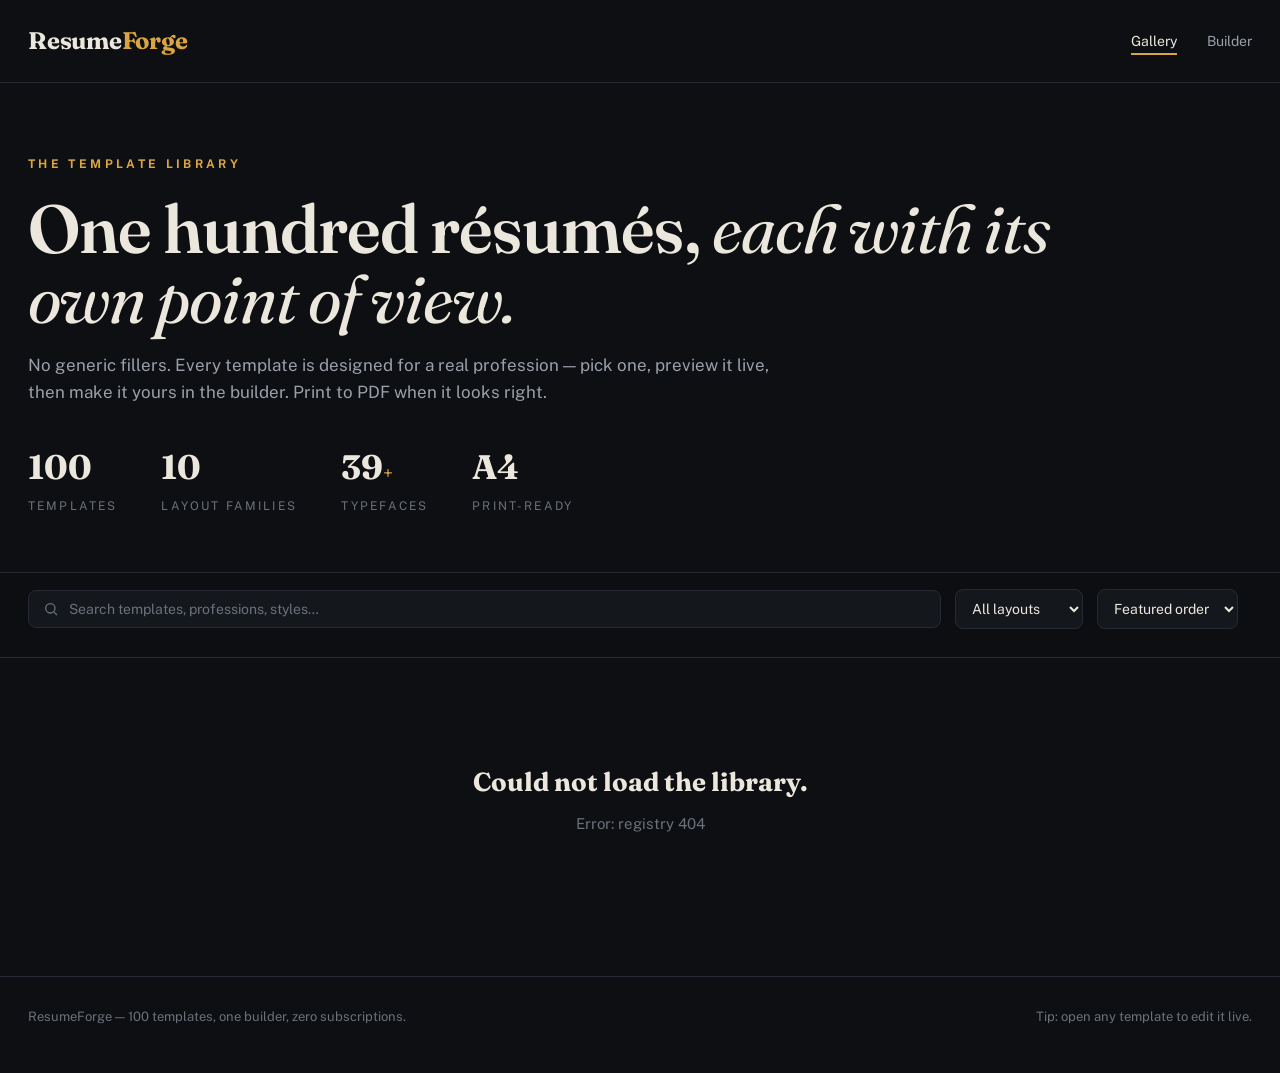
==== docs/index.html @ 3213992a "ResumeForge website part 1" ====
<!DOCTYPE html>
<html lang="en">
<head>
<meta charset="utf-8">
<meta name="viewport" content="width=device-width, initial-scale=1">
<title>ResumeForge — 100 Résumé Templates</title>
<meta name="description" content="Browse 100 premium résumé templates across 10 layout families. Preview any design, then build your résumé in the live builder.">
<link rel="preconnect" href="https://fonts.googleapis.com">
<link rel="preconnect" href="https://fonts.gstatic.com" crossorigin>
<link href="https://fonts.googleapis.com/css2?family=Fraunces:ital,wght@0,400;0,600;0,700;1,400&family=Public+Sans:wght@400;500;600;700&display=swap" rel="stylesheet">
<link rel="stylesheet" href="assets/styles.css">
</head>
<body>
<header class="site-head">
  <div class="wrap" style="display:flex;align-items:center;justify-content:space-between;width:100%">
    <a class="brand" href="index.html">Resume<em>Forge</em></a>
    <nav>
      <a href="index.html" class="active">Gallery</a>
      <a href="builder.html">Builder</a>
    </nav>
  </div>
</header>

<section class="hero">
  <div class="wrap">
    <div class="kicker">The template library</div>
    <h1>One hundred résumés, <span class="it">each with its own point of view.</span></h1>
    <p class="lede">No generic fillers. Every template is designed for a real profession — pick one, preview it live, then make it yours in the builder. Print to PDF when it looks right.</p>
    <div class="stats">
      <div class="stat"><div class="n">100</div><div class="l">Templates</div></div>
      <div class="stat"><div class="n">10</div><div class="l">Layout families</div></div>
      <div class="stat"><div class="n">39<small>+</small></div><div class="l">Typefaces</div></div>
      <div class="stat"><div class="n">A4</div><div class="l">Print-ready</div></div>
    </div>
  </div>
</section>

<div class="controls">
  <div class="wrap">
    <div class="row">
      <label class="search">
        <svg viewBox="0 0 24 24" width="16" height="16" fill="none" stroke="currentColor" stroke-width="2"><circle cx="11" cy="11" r="7"/><path d="M21 21l-4.3-4.3"/></svg>
        <input id="q" type="search" placeholder="Search templates, professions, styles…" autocomplete="off">
      </label>
      <select id="layout" class="filter" aria-label="Filter by layout">
        <option value="">All layouts</option>
      </select>
      <select id="sort" class="filter" aria-label="Sort">
        <option value="featured">Featured order</option>
        <option value="az">Name A–Z</option>
      </select>
      <span class="count" id="count"></span>
    </div>
    <div class="chips" id="chips"></div>
  </div>
</div>

<main class="wrap">
  <div class="grid" id="grid"></div>
</main>

<footer class="site-foot">
  <div class="wrap" style="display:flex;justify-content:space-between;flex-wrap:wrap;gap:12px;width:100%">
    <span>ResumeForge — 100 templates, one builder, zero subscriptions.</span>
    <span>Tip: open any template to edit it live.</span>
  </div>
</footer>

<script src="assets/samples.js"></script>
<script src="assets/renderer.js"></script>
<script src="assets/app.js"></script>
</body>
</html>
---- docs/assets/styles.css ----
/* ResumeForge gallery + builder — dark editorial studio theme */
:root {
  --bg: #0d0f12;
  --panel: #14171c;
  --panel-2: #1a1e25;
  --ink: #ece7dd;
  --muted: #9aa0aa;
  --faint: #6b717b;
  --accent: #d9a441;
  --accent-ink: #14100a;
  --line: #262b33;
  --paper: #ffffff;
  --radius: 10px;
  --font-display: "Fraunces", Georgia, serif;
  --font-body: "Public Sans", system-ui, sans-serif;
}

* { box-sizing: border-box; margin: 0; padding: 0; }
html { scroll-behavior: smooth; }
body {
  background: var(--bg);
  color: var(--ink);
  font-family: var(--font-body);
  font-size: 15px;
  line-height: 1.6;
  -webkit-font-smoothing: antialiased;
}
a { color: inherit; text-decoration: none; }
::selection { background: var(--accent); color: var(--accent-ink); }

/* ---------- shell ---------- */
.wrap { max-width: 1280px; margin: 0 auto; padding: 0 28px; }

.site-head {
  display: flex; align-items: center; justify-content: space-between;
  padding: 22px 0; border-bottom: 1px solid var(--line);
}
.brand { font-family: var(--font-display); font-size: 24px; font-weight: 700; letter-spacing: -0.01em; }
.brand em { color: var(--accent); font-style: normal; }
.site-head nav a { color: var(--muted); font-size: 14px; margin-left: 26px; }
.site-head nav a:hover, .site-head nav a.active { color: var(--ink); }
.site-head nav a.active { border-bottom: 2px solid var(--accent); padding-bottom: 4px; }

/* ---------- hero ---------- */
.hero { padding: 72px 0 46px; }
.hero .kicker {
  font-size: 12px; font-weight: 700; letter-spacing: 0.28em; text-transform: uppercase;
  color: var(--accent); margin-bottom: 18px;
}
.hero h1 {
  font-family: var(--font-display); font-weight: 600;
  font-size: clamp(38px, 5.4vw, 68px); line-height: 1.04; letter-spacing: -0.015em;
  max-width: 16em;
}
.hero h1 .it { font-style: italic; font-weight: 400; }
.hero p.lede { color: var(--muted); font-size: 17px; max-width: 44em; margin-top: 18px; }
.stats { display: flex; gap: 44px; margin-top: 34px; flex-wrap: wrap; }
.stat .n { font-family: var(--font-display); font-size: 34px; font-weight: 700; color: var(--ink); }
.stat .n small { font-size: 18px; color: var(--accent); }
.stat .l { font-size: 12px; letter-spacing: 0.18em; text-transform: uppercase; color: var(--faint); margin-top: 2px; }

/* ---------- controls ---------- */
.controls {
  position: sticky; top: 0; z-index: 20;
  background: rgba(13, 15, 18, 0.94); backdrop-filter: blur(8px);
  border-top: 1px solid var(--line); border-bottom: 1px solid var(--line);
  padding: 16px 0; margin-top: 10px;
}
.controls .row { display: flex; gap: 14px; align-items: center; flex-wrap: wrap; }
.search {
  flex: 1 1 240px; display: flex; align-items: center; gap: 10px;
  background: var(--panel); border: 1px solid var(--line); border-radius: 8px;
  padding: 10px 14px;
}
.search svg { flex: none; color: var(--faint); }
.search input {
  background: none; border: none; outline: none; color: var(--ink);
  font-size: 14px; width: 100%; font-family: var(--font-body);
}
.search input::placeholder { color: var(--faint); }
select.filter {
  background: var(--panel); color: var(--ink); border: 1px solid var(--line);
  border-radius: 8px; padding: 10px 12px; font-size: 14px; font-family: var(--font-body);
  cursor: pointer;
}
.count { color: var(--faint); font-size: 13px; margin-left: auto; white-space: nowrap; }
.count strong { color: var(--ink); }
.chips { display: flex; gap: 8px; flex-wrap: wrap; margin-top: 12px; }
.chip {
  border: 1px solid var(--line); background: transparent; color: var(--muted);
  border-radius: 20px; padding: 6px 14px; font-size: 12.5px; cursor: pointer;
  font-family: var(--font-body); transition: border-color 0.15s, color 0.15s;
}
.chip:hover { border-color: var(--accent); color: var(--ink); }
.chip.on { background: var(--accent); border-color: var(--accent); color: var(--accent-ink); font-weight: 600; }

/* ---------- gallery grid ---------- */
.grid {
  display: grid; grid-template-columns: repeat(auto-fill, minmax(300px, 1fr));
  gap: 26px; padding: 34px 0 70px;
}
.card {
  background: var(--panel); border: 1px solid var(--line); border-radius: var(--radius);
  overflow: hidden; transition: transform 0.18s ease, border-color 0.18s ease;
  display: flex; flex-direction: column;
}
.card:hover { transform: translateY(-5px); border-color: var(--accent); }
.preview {
  height: 300px; overflow: hidden; background: var(--paper);
  border-bottom: 1px solid var(--line); position: relative;
}
.preview iframe { width: 794px; height: 1123px; border: 0; transform-origin: top left; display: block; }
.card-body { padding: 18px 20px 20px; }
.card-no { font-size: 11px; letter-spacing: 0.24em; color: var(--faint); font-weight: 700; margin-bottom: 8px; }
.card-body h3 { font-family: var(--font-display); font-size: 21px; font-weight: 600; letter-spacing: -0.01em; }
.card-body .persona { color: var(--muted); font-size: 13.5px; margin-top: 3px; }
.card-tags { display: flex; gap: 6px; flex-wrap: wrap; margin-top: 12px; }
.card-tags span {
  font-size: 11px; color: var(--faint); border: 1px solid var(--line);
  border-radius: 4px; padding: 2px 8px;
}
.card-tags span.lay { color: var(--accent); border-color: rgba(217, 164, 65, 0.4); }
.empty {
  grid-column: 1 / -1; text-align: center; padding: 70px 20px; color: var(--faint);
}
.empty h3 { font-family: var(--font-display); font-size: 26px; color: var(--ink); margin-bottom: 8px; }

.site-foot {
  border-top: 1px solid var(--line); padding: 30px 0 46px; color: var(--faint); font-size: 13px;
  display: flex; justify-content: space-between; flex-wrap: wrap; gap: 12px;
}

/* ---------- builder ---------- */
.builder-head {
  display: flex; align-items: center; gap: 16px; flex-wrap: wrap;
  padding: 18px 0; border-bottom: 1px solid var(--line);
}
.builder-head .back { color: var(--muted); font-size: 14px; }
.builder-head .back:hover { color: var(--accent); }
.builder-head select {
  background: var(--panel); color: var(--ink); border: 1px solid var(--line);
  border-radius: 8px; padding: 10px 12px; font-size: 14px; font-family: var(--font-body);
  max-width: 340px; cursor: pointer;
}
.builder-head .spacer { flex: 1; }
.btn {
  border: 1px solid var(--line); background: var(--panel-2); color: var(--ink);
  border-radius: 8px; padding: 10px 18px; font-size: 14px; font-weight: 600;
  cursor: pointer; font-family: var(--font-body); transition: background 0.15s, border-color 0.15s;
}
.btn:hover { border-color: var(--accent); }
.btn.primary { background: var(--accent); border-color: var(--accent); color: var(--accent-ink); }
.btn.primary:hover { background: #e5b45a; }
.tpl-info { font-size: 13px; color: var(--faint); width: 100%; }
.tpl-info strong { color: var(--muted); }

.builder-main {
  display: grid; grid-template-columns: 430px 1fr; gap: 28px;
  padding: 26px 0 70px; align-items: start;
}
.form-panel { display: flex; flex-direction: column; gap: 20px; }
fieldset {
  border: 1px solid var(--line); border-radius: var(--radius);
  padding: 18px; background: var(--panel);
}
fieldset legend {
  font-size: 12px; font-weight: 700; letter-spacing: 0.2em; text-transform: uppercase;
  color: var(--accent); padding: 0 8px;
}
.field { margin-bottom: 12px; }
.field:last-child { margin-bottom: 0; }
.field label { display: block; font-size: 12.5px; color: var(--muted); margin-bottom: 5px; font-weight: 600; }
.field input, .field textarea {
  width: 100%; background: var(--bg); border: 1px solid var(--line); border-radius: 6px;
  color: var(--ink); padding: 9px 12px; font-size: 14px; font-family: var(--font-body);
  outline: none; resize: vertical;
}
.field input:focus, .field textarea:focus { border-color: var(--accent); }
.field textarea { min-height: 76px; }
.field .hint { font-size: 11.5px; color: var(--faint); margin-top: 4px; }
.exp-entry { border-top: 1px dashed var(--line); padding-top: 14px; margin-top: 14px; }
.exp-entry:first-of-type { border-top: none; padding-top: 0; margin-top: 0; }
.exp-entry .en { font-size: 12px; font-weight: 700; letter-spacing: 0.14em; color: var(--faint); margin-bottom: 10px; }

.preview-panel { position: sticky; top: 16px; }
.preview-bar {
  display: flex; align-items: center; justify-content: space-between;
  margin-bottom: 12px; color: var(--faint); font-size: 13px;
}
.preview-frame {
  background: var(--paper); border: 1px solid var(--line); border-radius: var(--radius);
  overflow: hidden; height: 78vh; min-height: 560px;
}
.preview-frame iframe { width: 100%; height: 100%; border: 0; background: var(--paper); }

@media (max-width: 1020px) {
  .builder-main { grid-template-columns: 1fr; }
  .preview-panel { position: static; }
  .preview-frame { height: 90vh; }
}
@media (max-width: 640px) {
  .wrap { padding: 0 16px; }
  .hero { padding: 48px 0 34px; }
  .grid { grid-template-columns: 1fr; }
  .site-head nav a { margin-left: 16px; }
}
@media (prefers-reduced-motion: reduce) {
  html { scroll-behavior: auto; }
  .card { transition: none; }
  .card:hover { transform: none; }
}
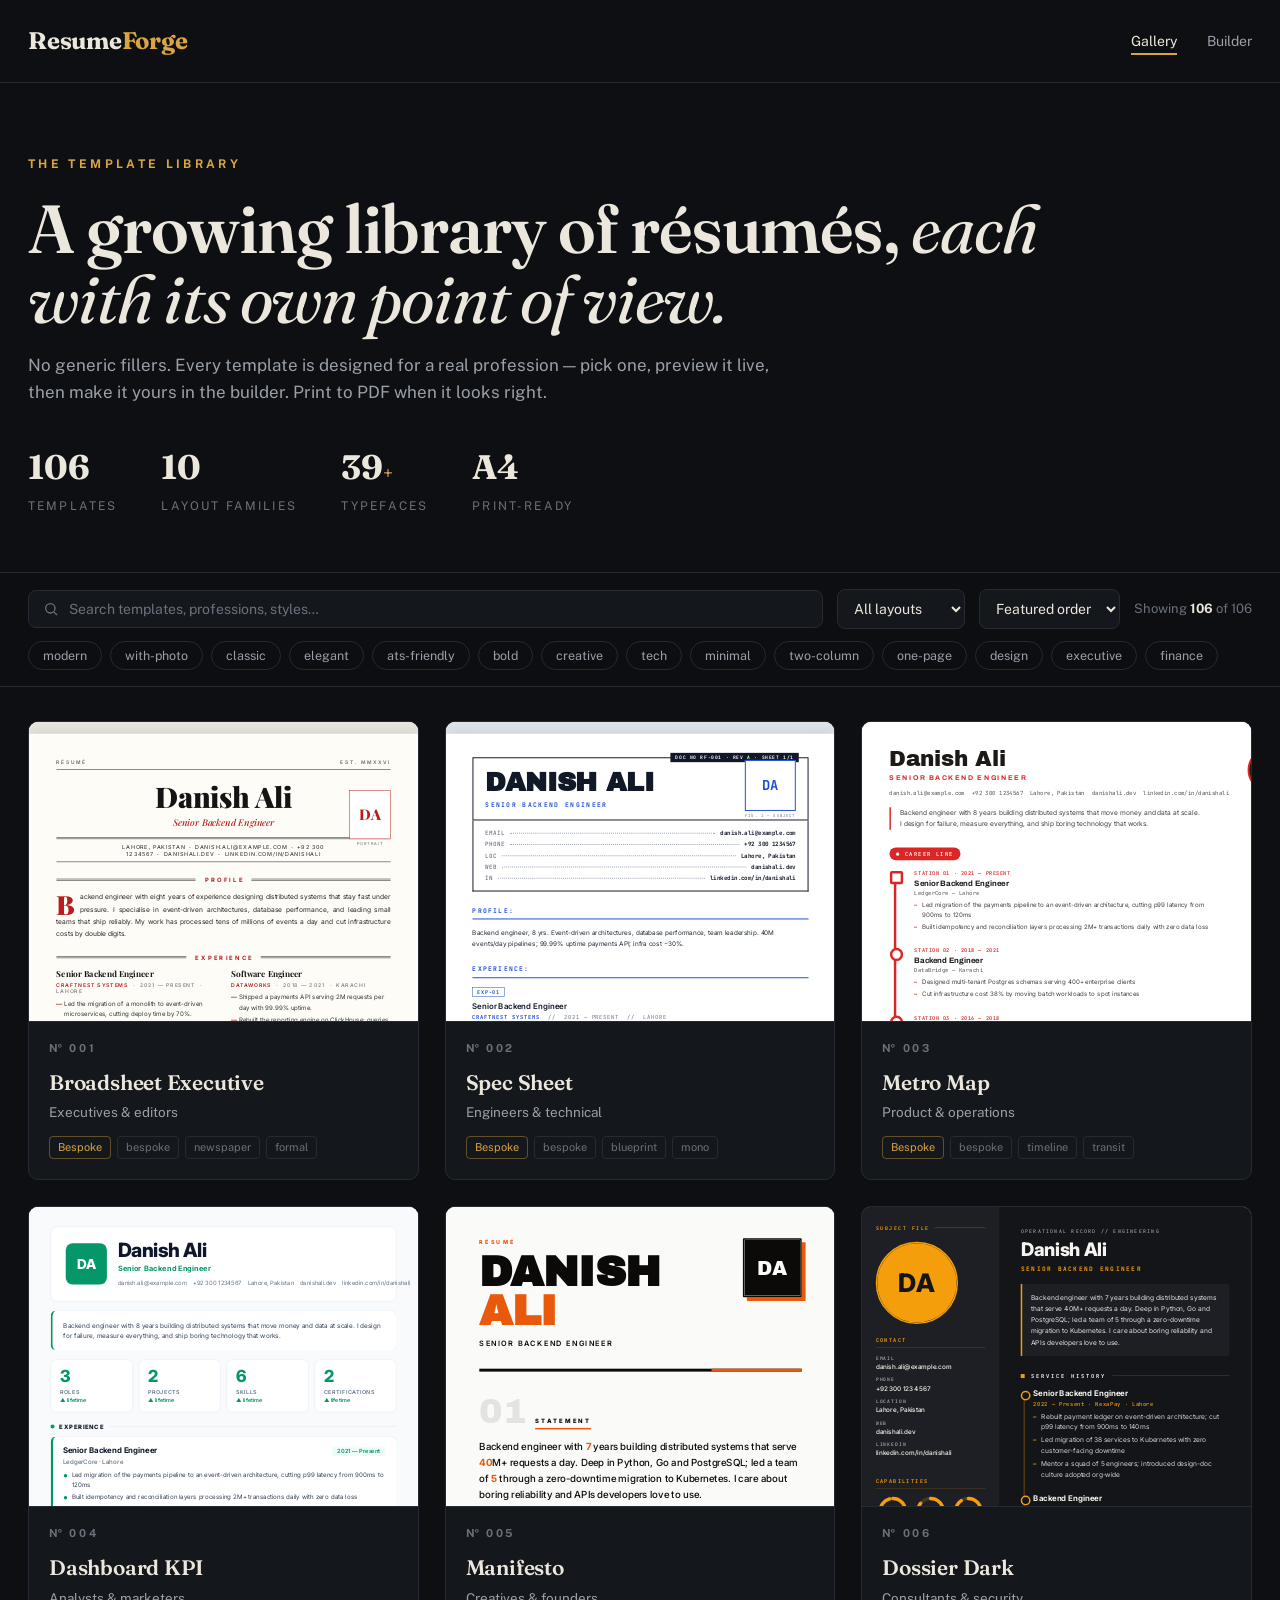
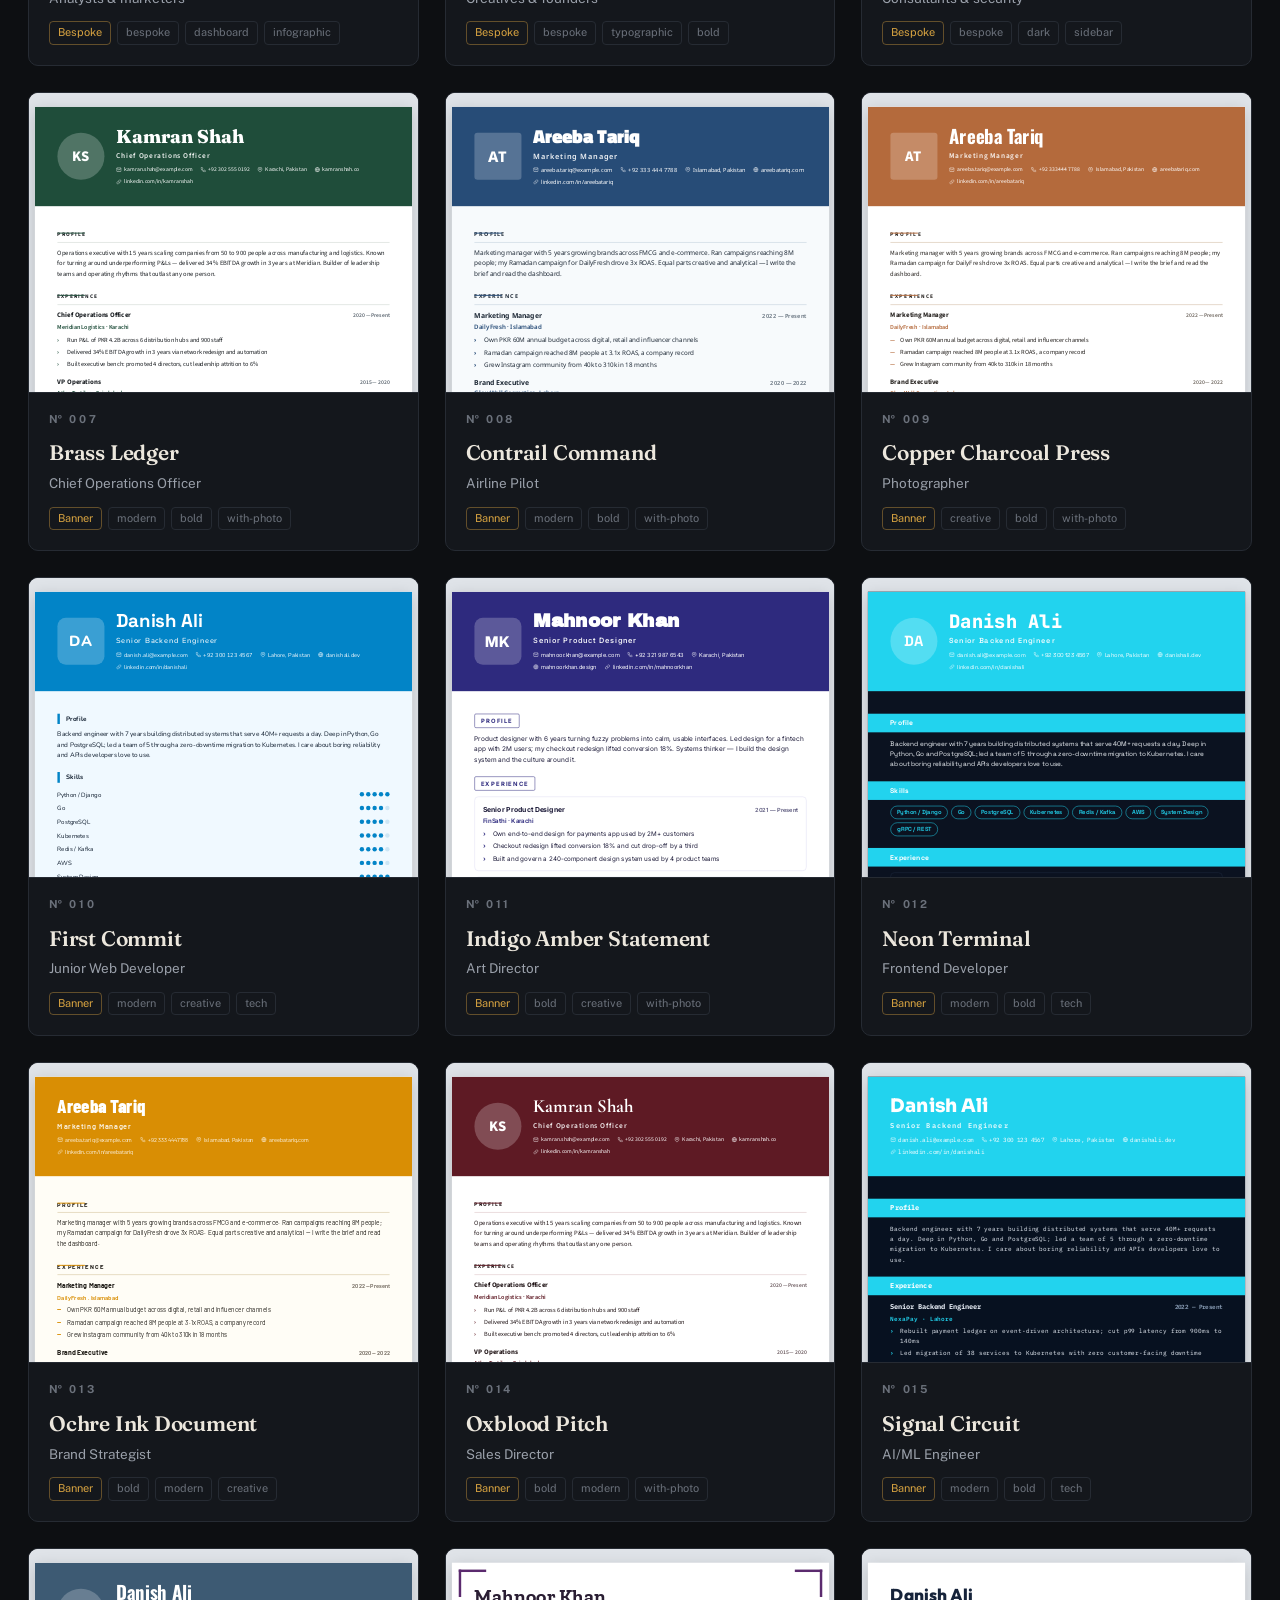
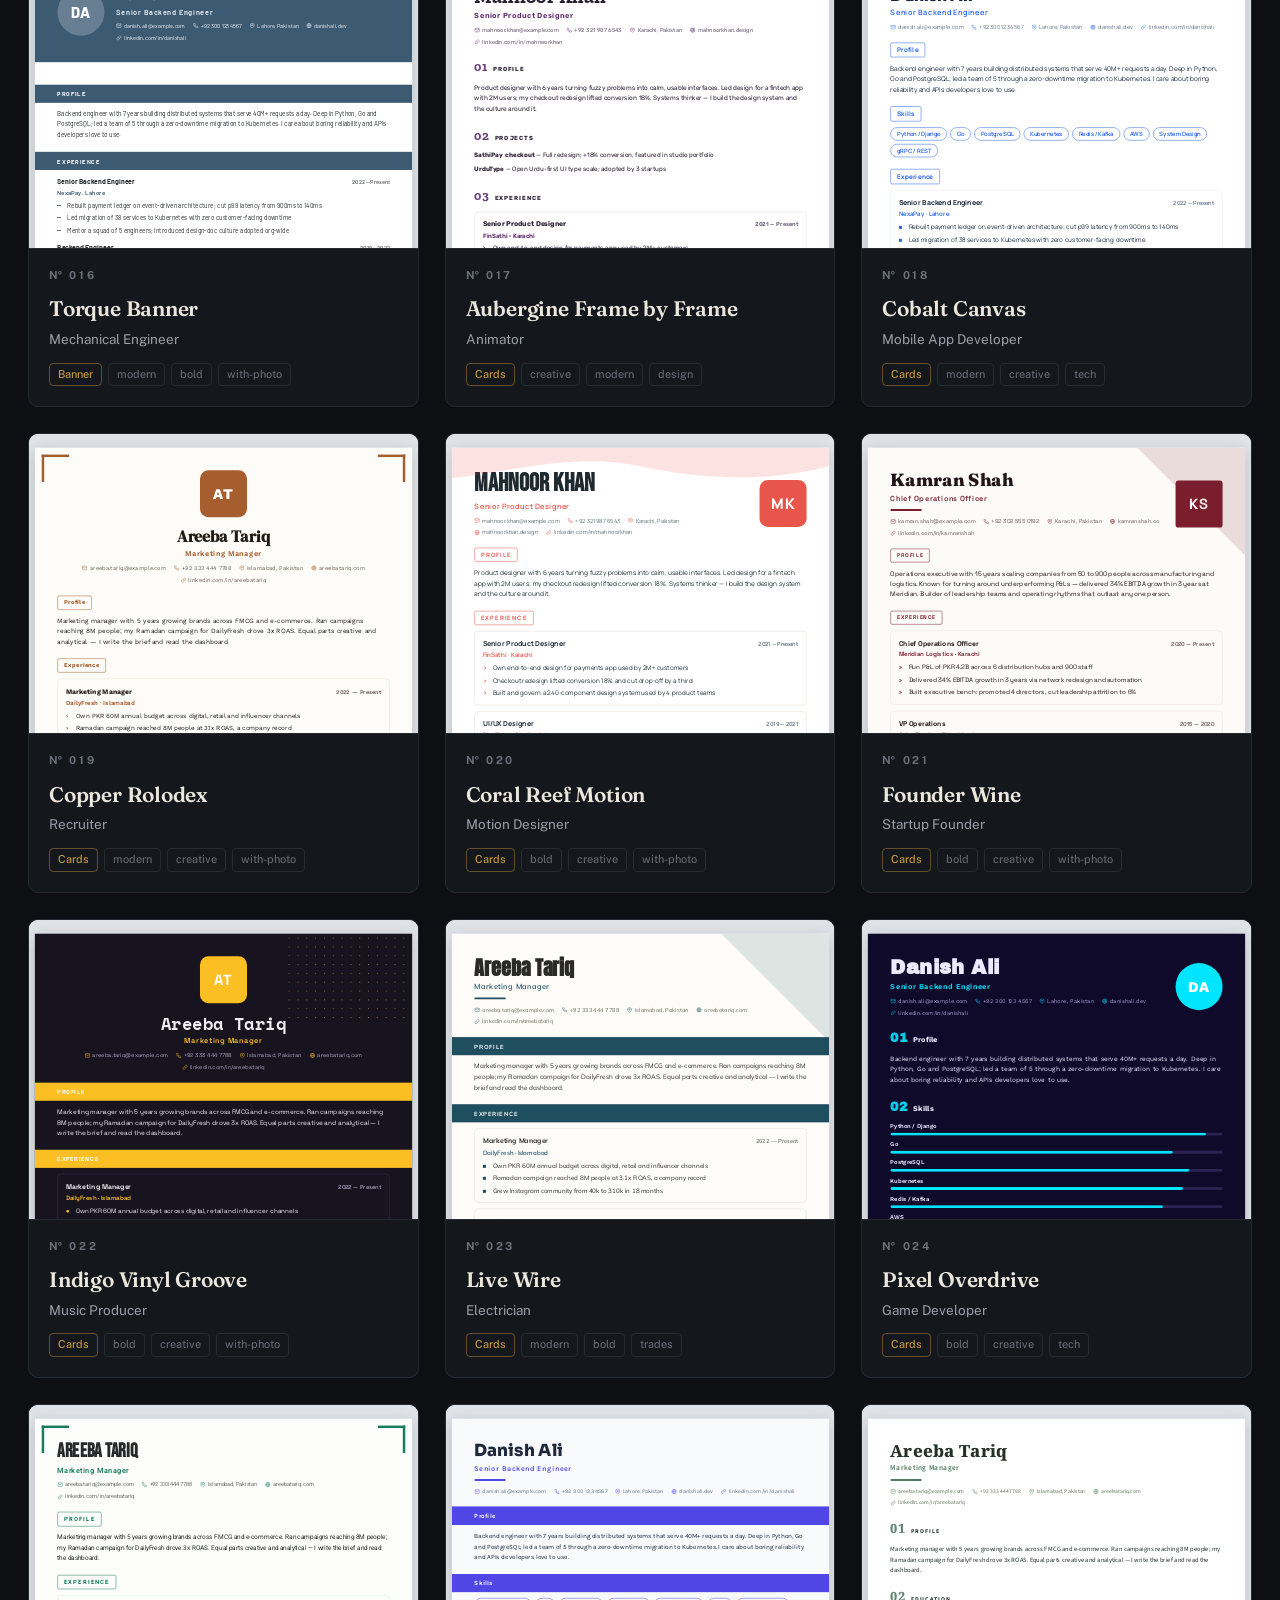
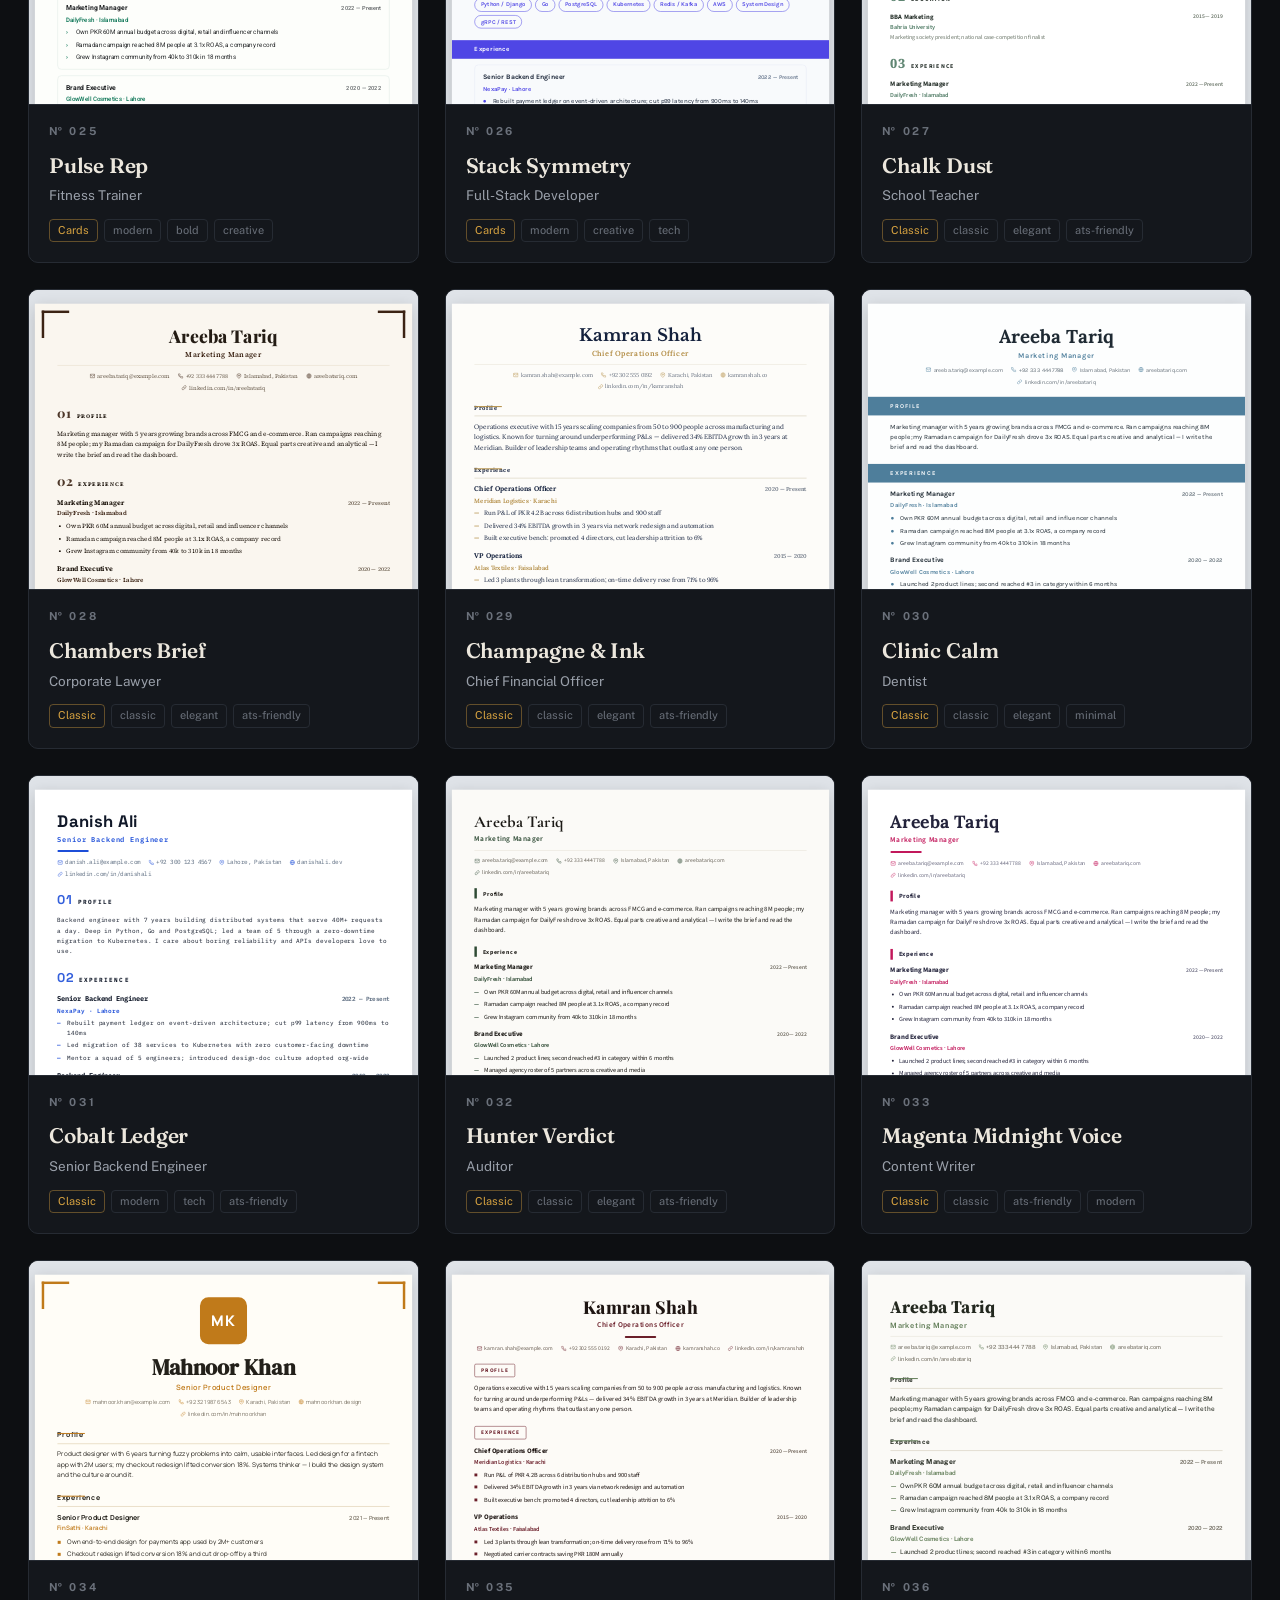
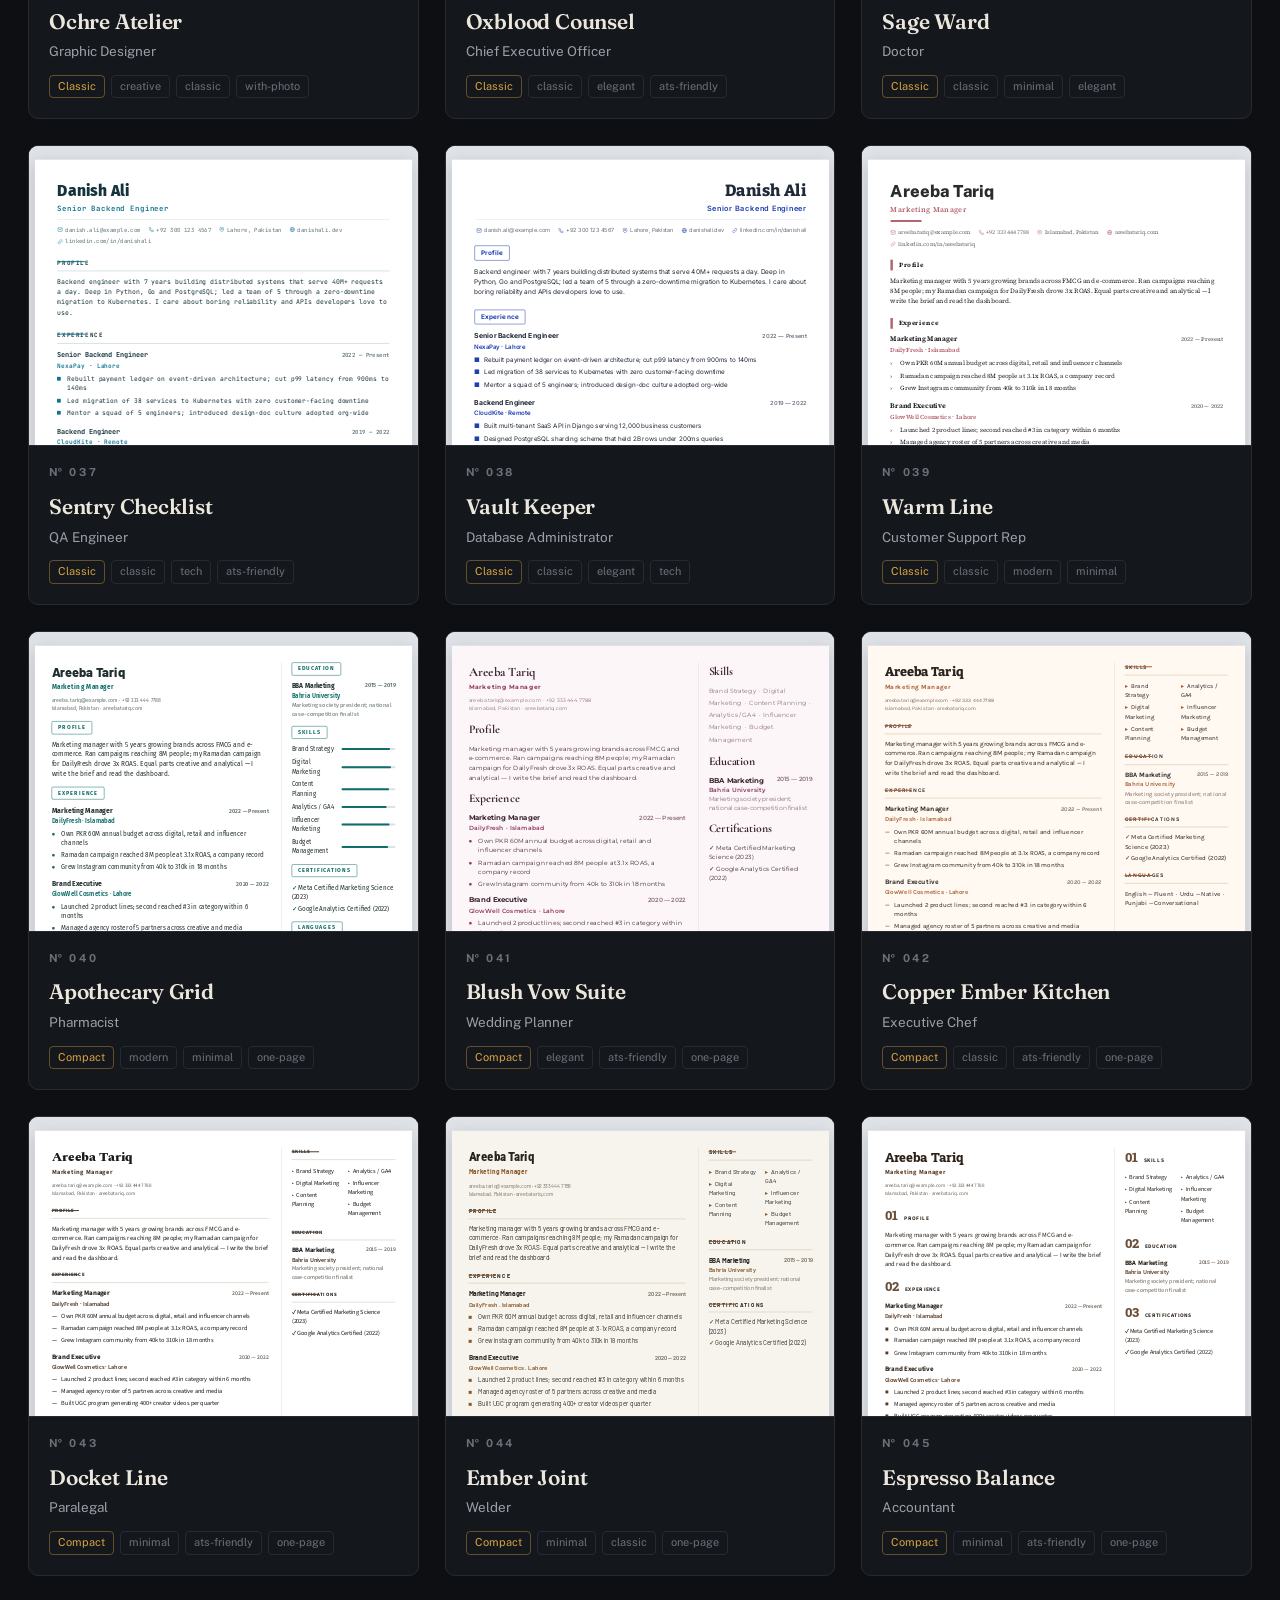
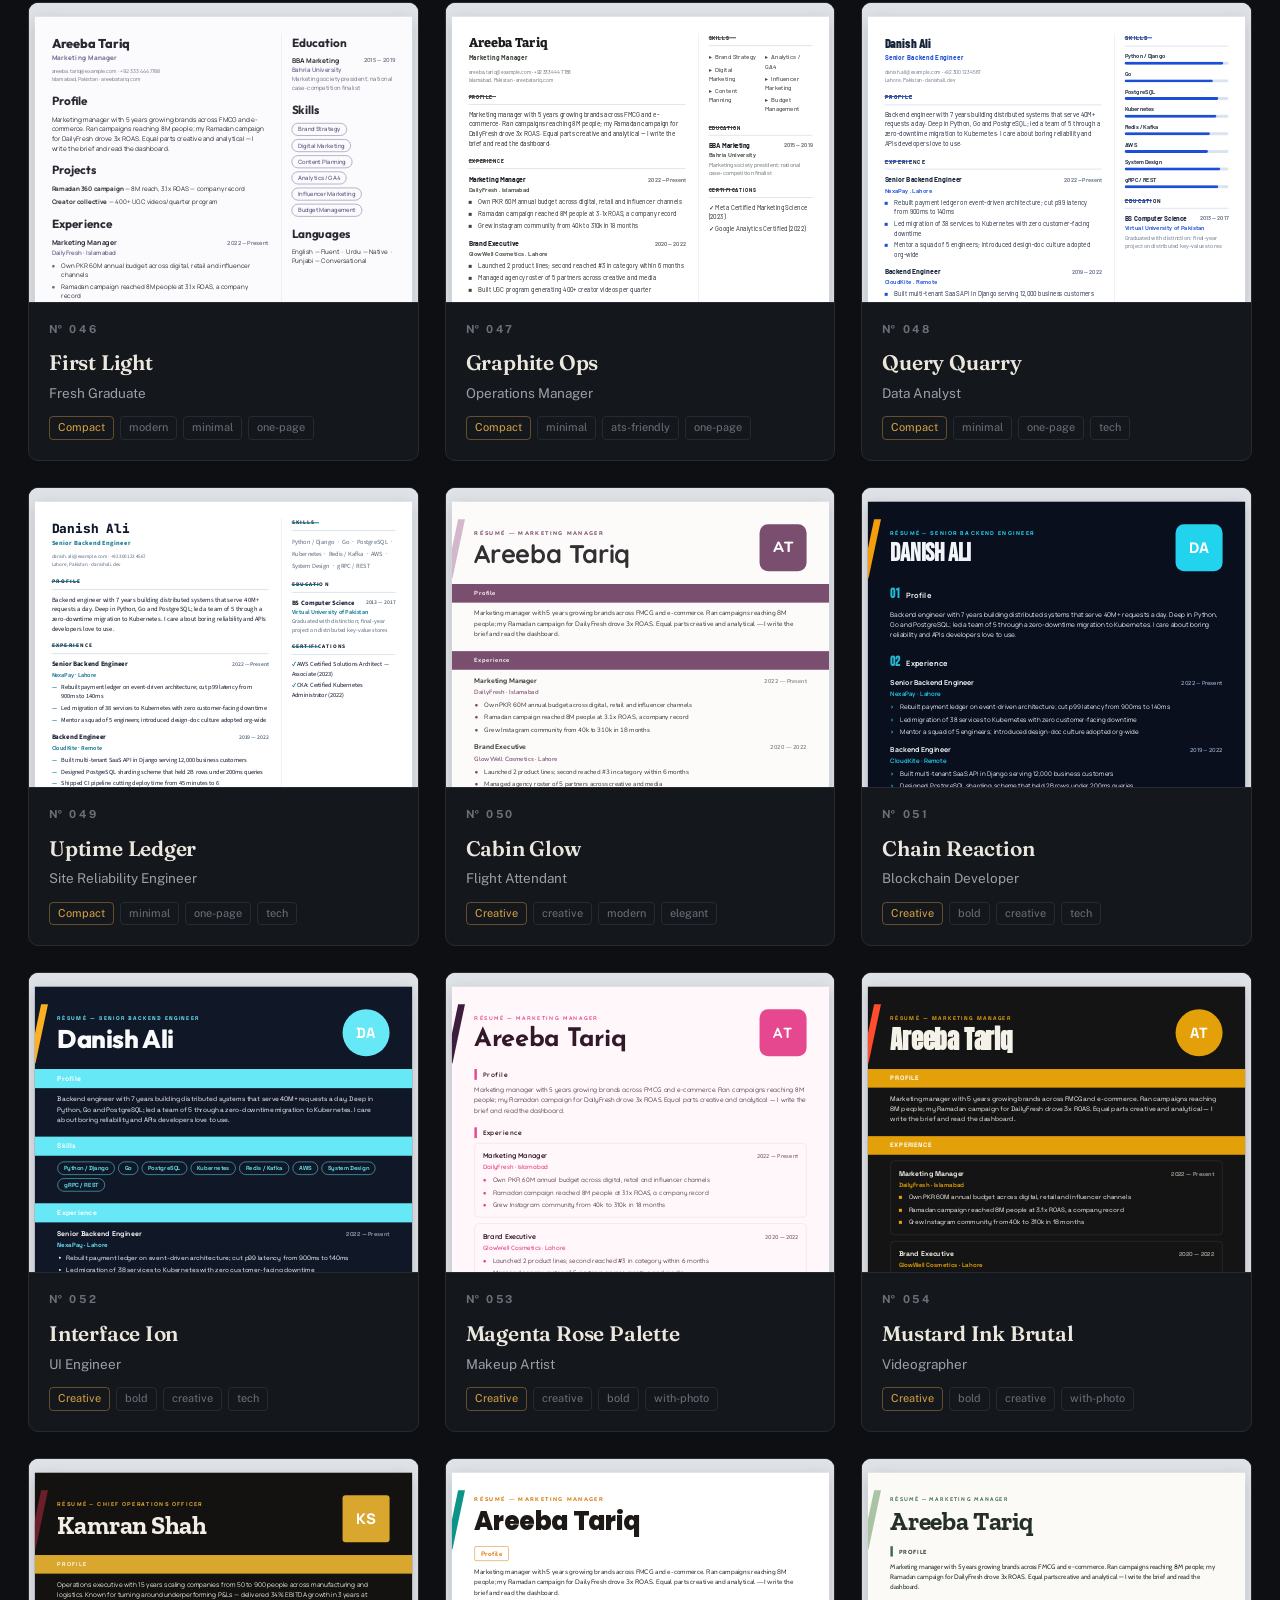
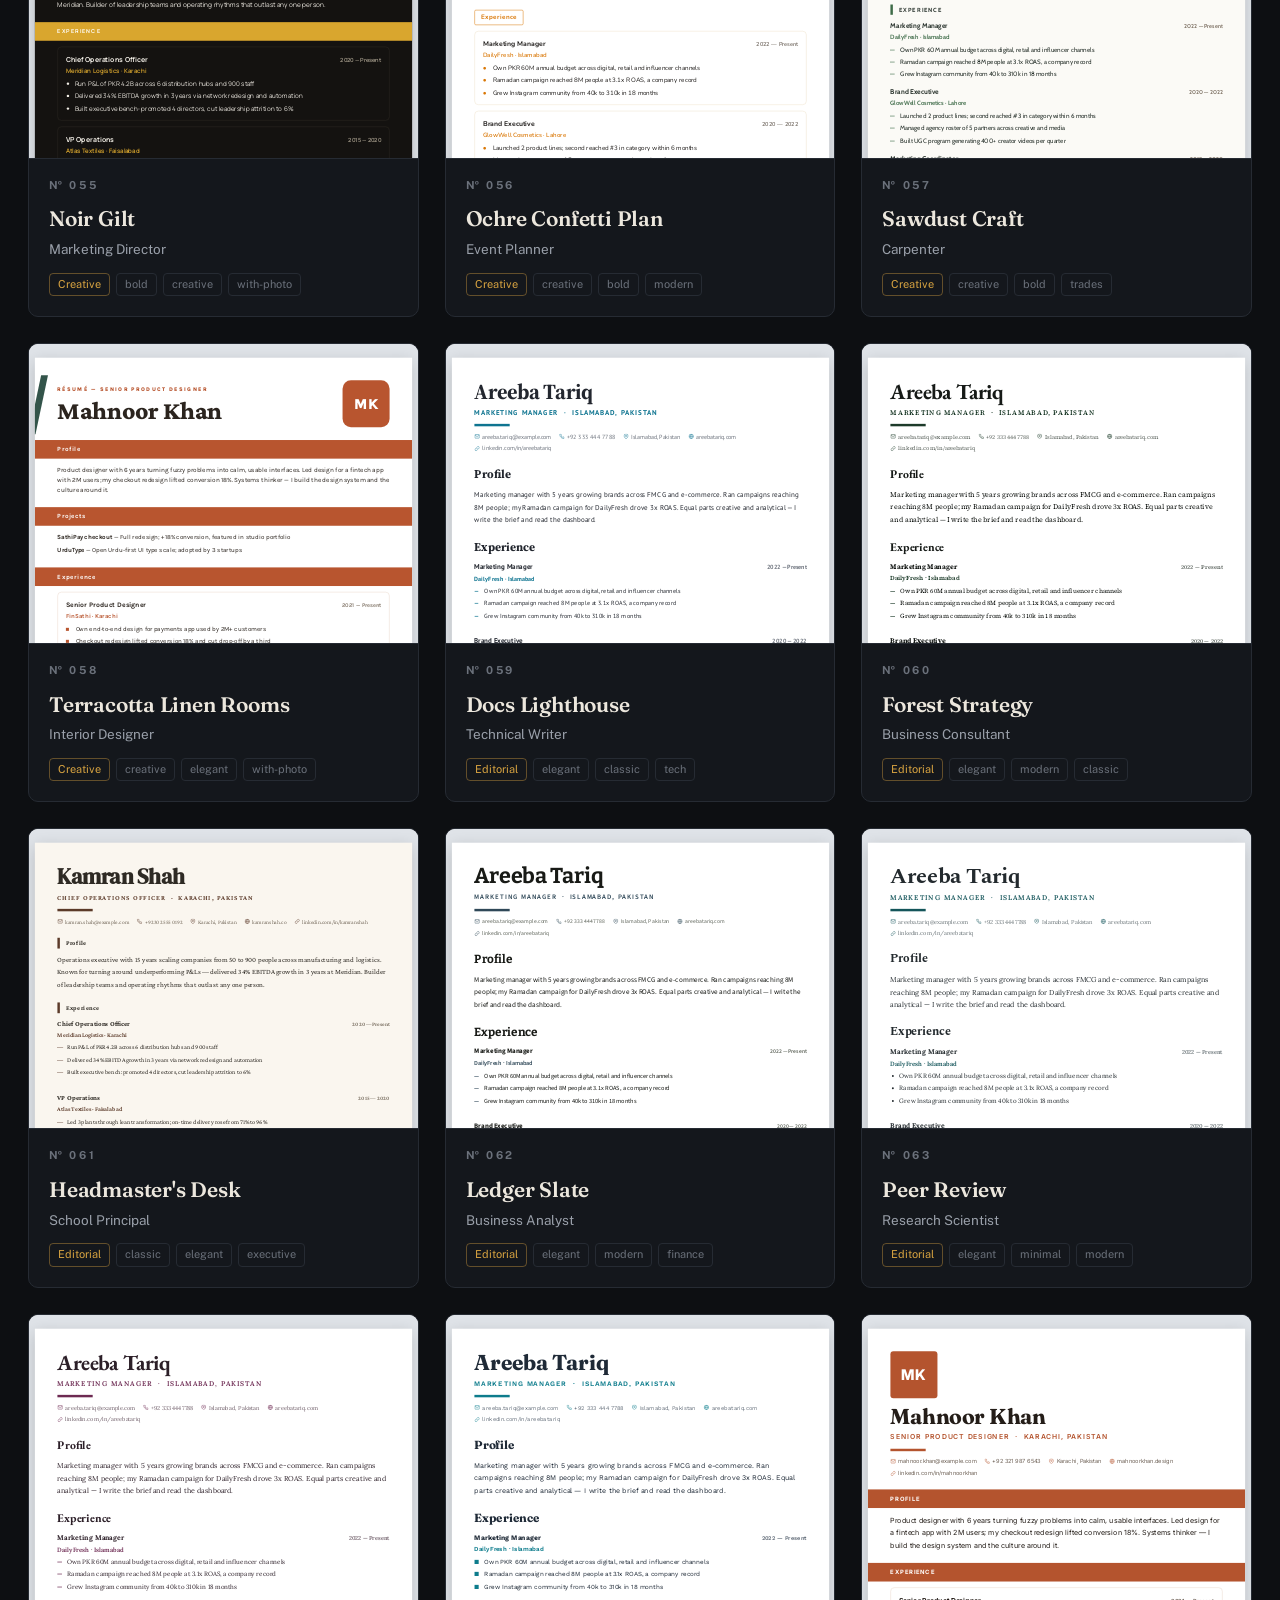
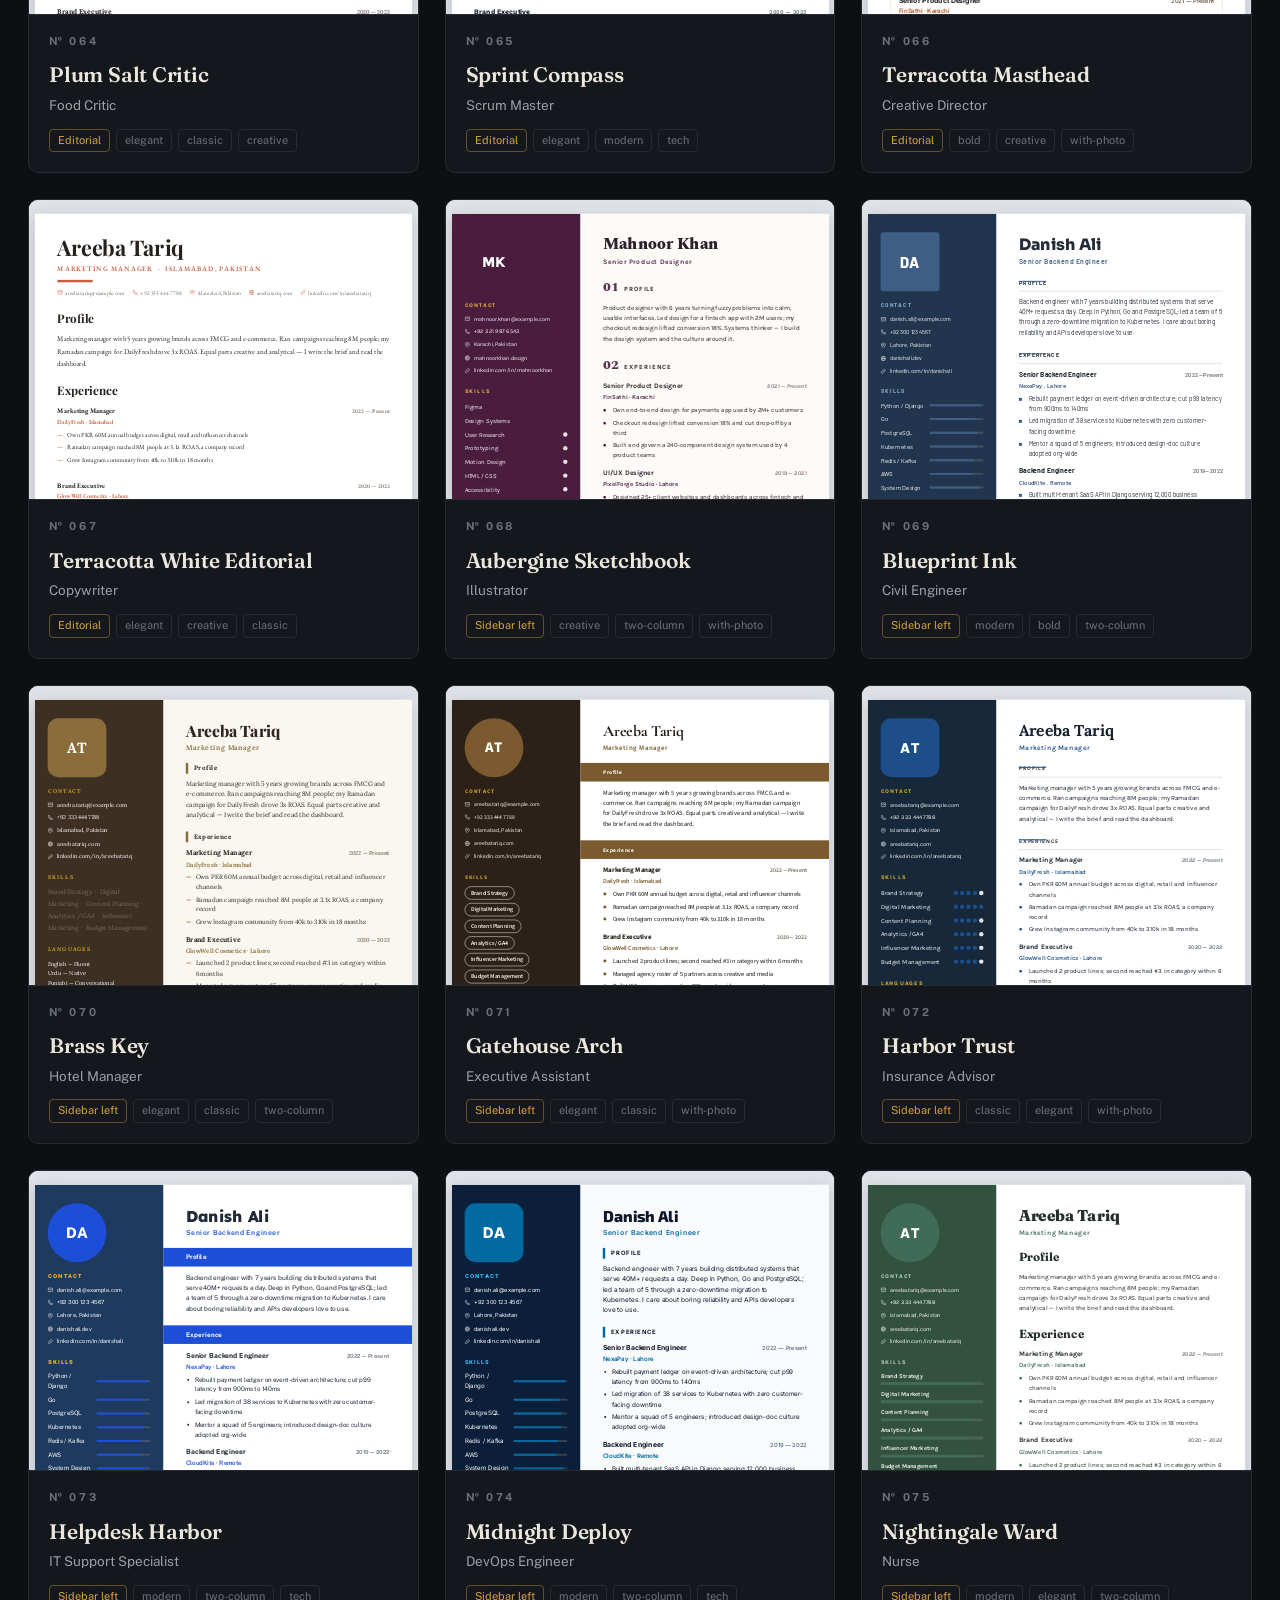
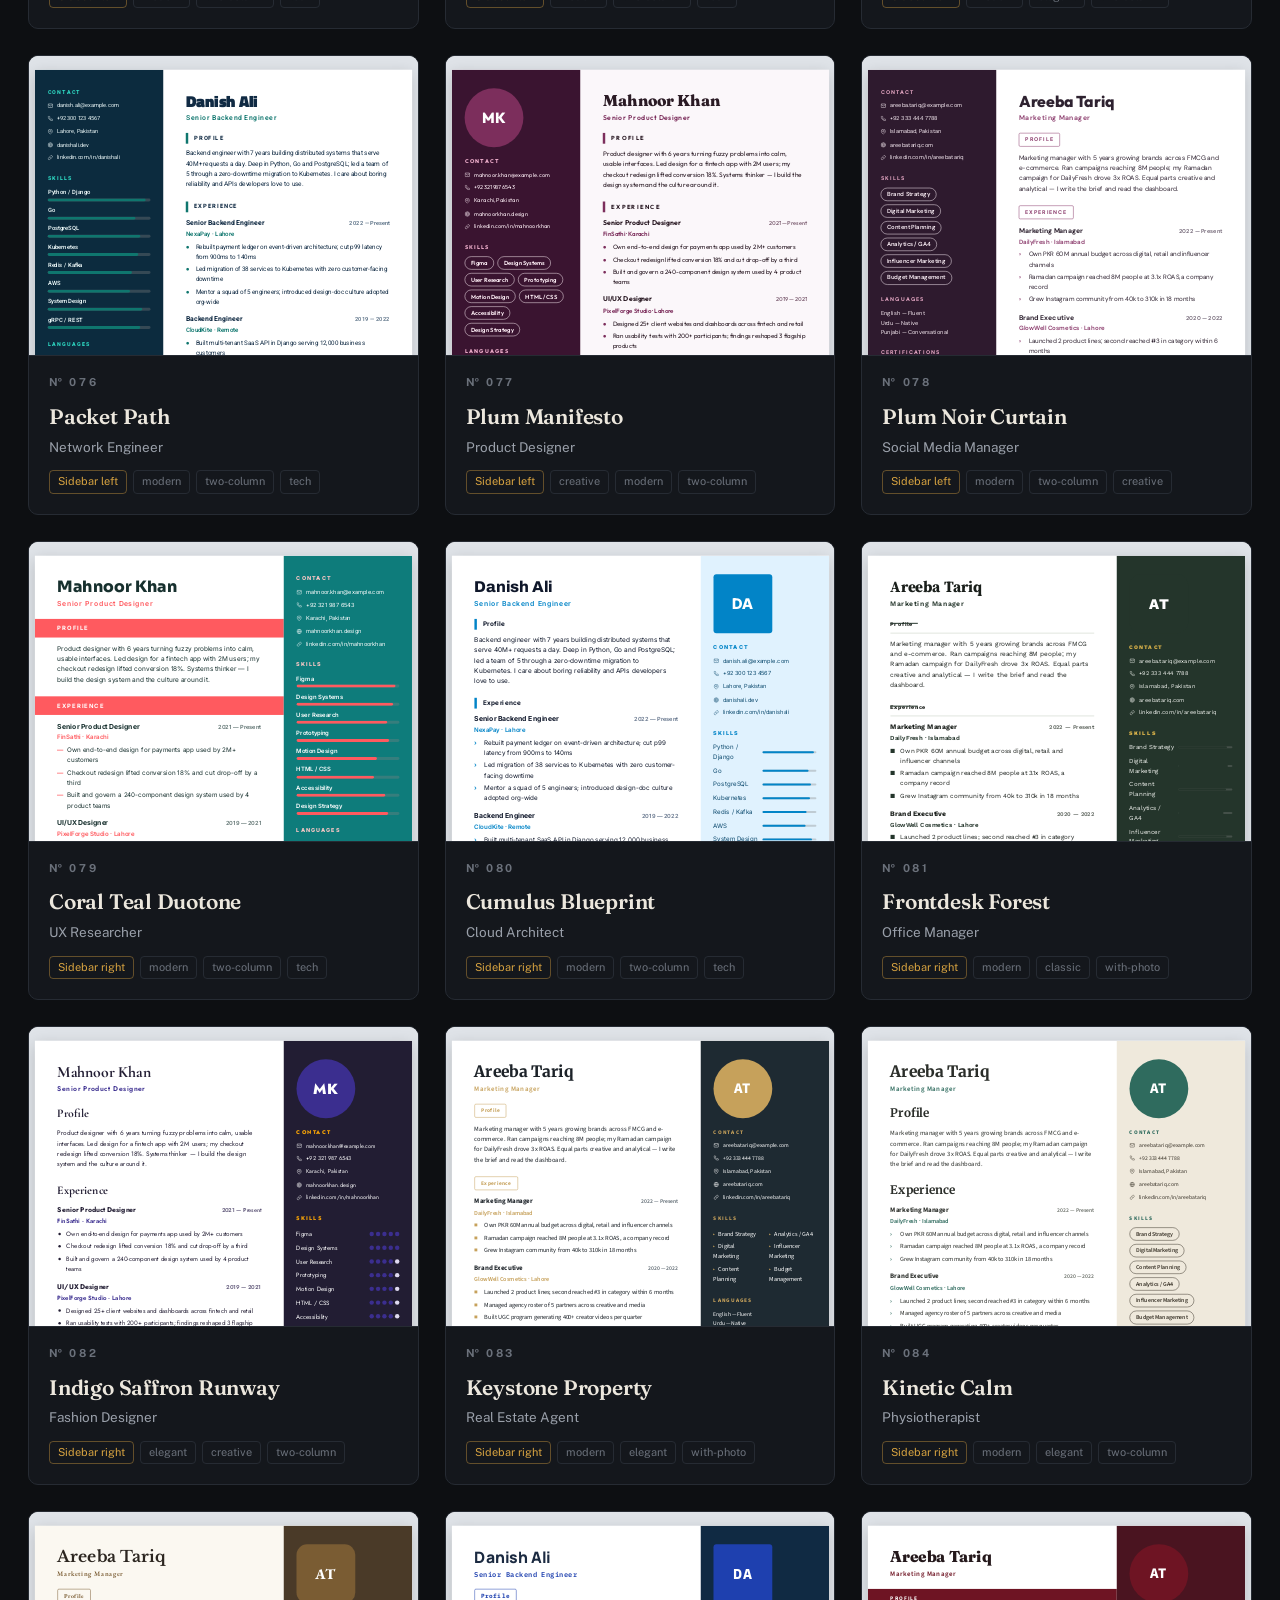
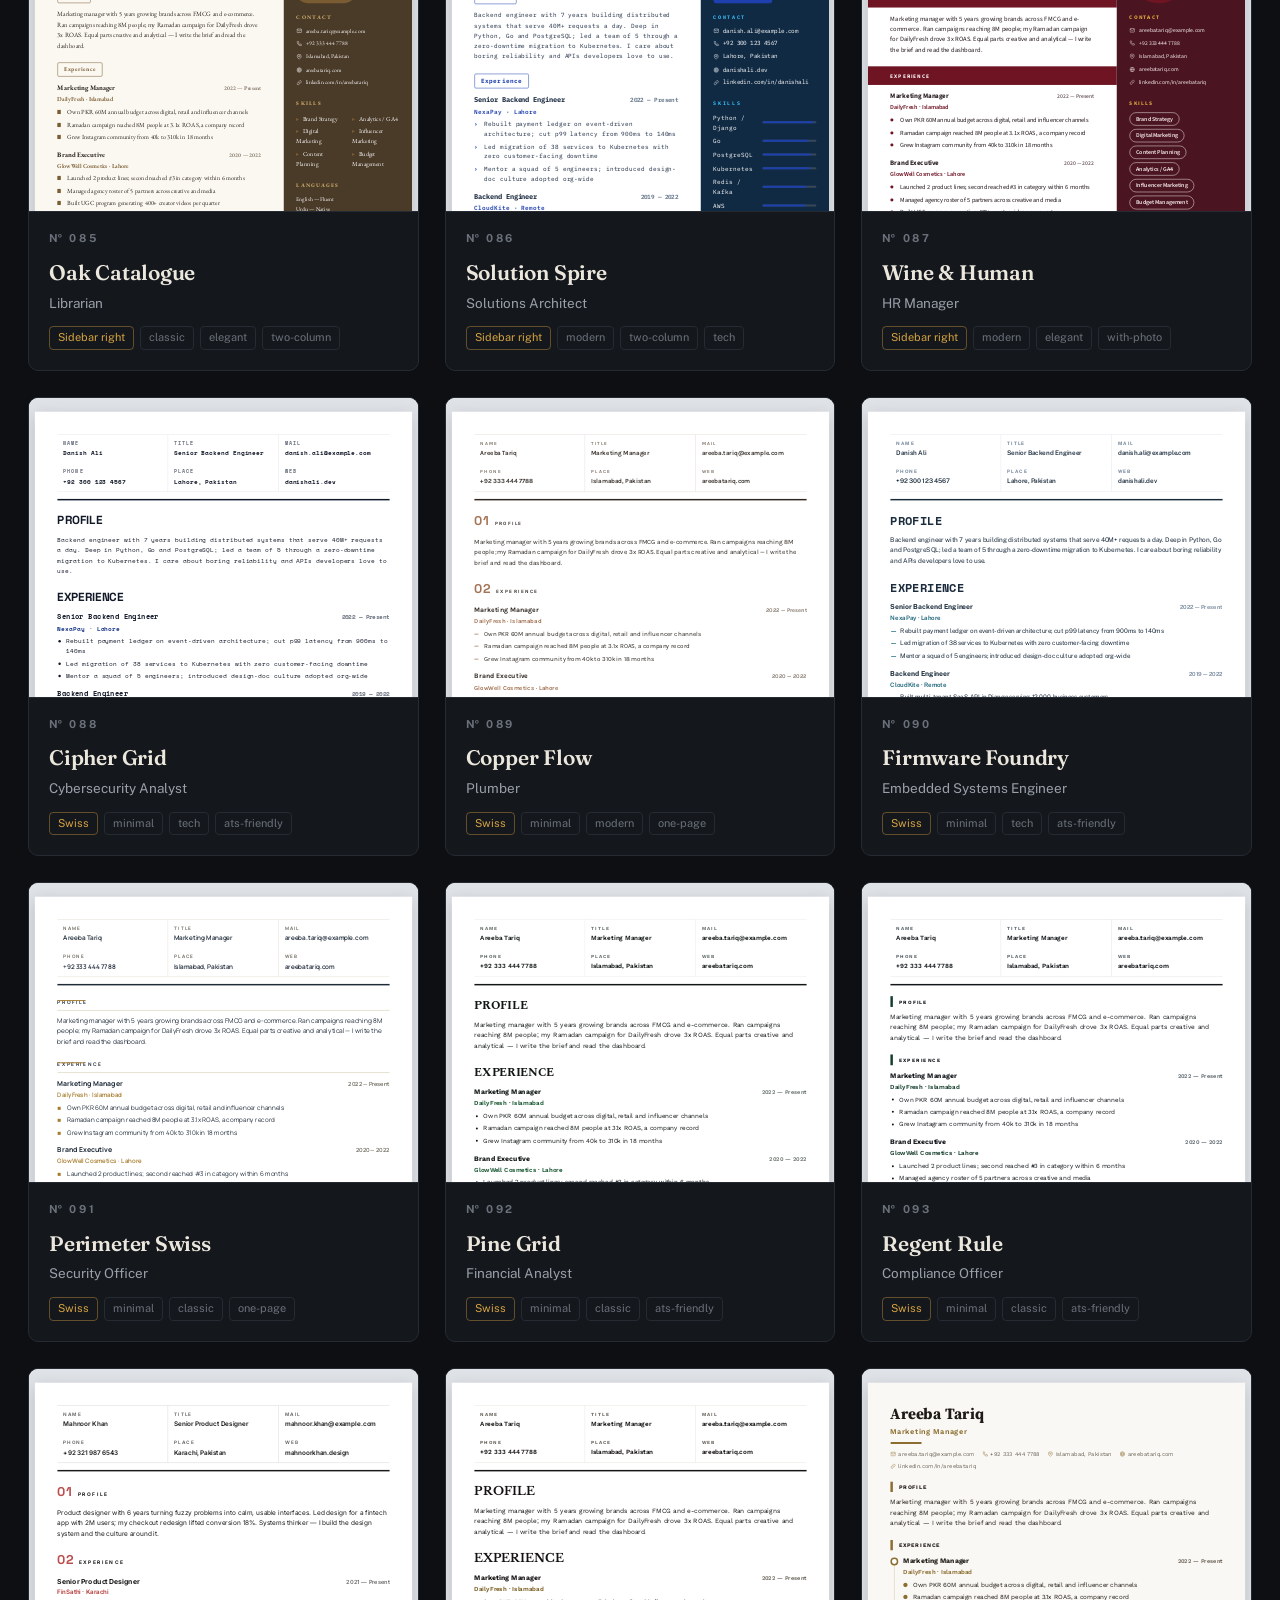
==== commit 9e2e692b: "Fix broadsheet portrait spacing; dynamic template count in hero" ====
--- a/docs/index.html
+++ b/docs/index.html
@@ -3,8 +3,8 @@
 <head>
 <meta charset="utf-8">
 <meta name="viewport" content="width=device-width, initial-scale=1">
-<title>ResumeForge — 100 Résumé Templates</title>
-<meta name="description" content="Browse 100 premium résumé templates across 10 layout families. Preview any design, then build your résumé in the live builder.">
+<title>ResumeForge — Résumé Templates</title>
+<meta name="description" content="Browse premium résumé templates, each with its own point of view. Preview any design, then build your résumé in the live builder.">
 <link rel="preconnect" href="https://fonts.googleapis.com">
 <link rel="preconnect" href="https://fonts.gstatic.com" crossorigin>
 <link href="https://fonts.googleapis.com/css2?family=Fraunces:ital,wght@0,400;0,600;0,700;1,400&family=Public+Sans:wght@400;500;600;700&display=swap" rel="stylesheet">
@@ -24,10 +24,10 @@
 <section class="hero">
   <div class="wrap">
     <div class="kicker">The template library</div>
-    <h1>One hundred résumés, <span class="it">each with its own point of view.</span></h1>
+    <h1>A growing library of résumés, <span class="it">each with its own point of view.</span></h1>
     <p class="lede">No generic fillers. Every template is designed for a real profession — pick one, preview it live, then make it yours in the builder. Print to PDF when it looks right.</p>
     <div class="stats">
-      <div class="stat"><div class="n">100</div><div class="l">Templates</div></div>
+      <div class="stat"><div class="n" id="statCount">…</div><div class="l">Templates</div></div>
       <div class="stat"><div class="n">10</div><div class="l">Layout families</div></div>
       <div class="stat"><div class="n">39<small>+</small></div><div class="l">Typefaces</div></div>
       <div class="stat"><div class="n">A4</div><div class="l">Print-ready</div></div>
@@ -61,7 +61,7 @@
 
 <footer class="site-foot">
   <div class="wrap" style="display:flex;justify-content:space-between;flex-wrap:wrap;gap:12px;width:100%">
-    <span>ResumeForge — 100 templates, one builder, zero subscriptions.</span>
+    <span>ResumeForge — bespoke templates, one builder, zero subscriptions.</span>
     <span>Tip: open any template to edit it live.</span>
   </div>
 </footer>
--- a/docs/assets/styles.css
+++ b/docs/assets/styles.css
@@ -109,7 +109,7 @@
   height: 300px; overflow: hidden; background: var(--paper);
   border-bottom: 1px solid var(--line); position: relative;
 }
-.preview iframe { width: 794px; height: 1123px; border: 0; transform-origin: top left; display: block; }
+.preview iframe { width: 794px; height: 1123px; border: 0; transform-origin: top left; display: block; pointer-events: none; }
 .card-body { padding: 18px 20px 20px; }
 .card-no { font-size: 11px; letter-spacing: 0.24em; color: var(--faint); font-weight: 700; margin-bottom: 8px; }
 .card-body h3 { font-family: var(--font-display); font-size: 21px; font-weight: 600; letter-spacing: -0.01em; }
@@ -176,6 +176,11 @@
   outline: none; resize: vertical;
 }
 .field input:focus, .field textarea:focus { border-color: var(--accent); }
+.upload-row { display: flex; gap: 12px; align-items: flex-end; }
+.upload-row > div { flex: 1; }
+.upload-prev { width: 52px; height: 52px; object-fit: cover; border-radius: 8px; border: 1px solid var(--line); flex: none; }
+.mini-btn { flex: none; font-size: 12px; padding: 6px 10px; border-radius: 8px; border: 1px solid var(--line); background: transparent; color: var(--muted); cursor: pointer; }
+.mini-btn:hover { color: var(--ink); border-color: var(--muted); }
 .field textarea { min-height: 76px; }
 .field .hint { font-size: 11.5px; color: var(--faint); margin-top: 4px; }
 .exp-entry { border-top: 1px dashed var(--line); padding-top: 14px; margin-top: 14px; }
@@ -195,8 +200,18 @@
 
 @media (max-width: 1020px) {
   .builder-main { grid-template-columns: 1fr; }
-  .preview-panel { position: static; }
-  .preview-frame { height: 90vh; }
+  /* Form + preview on one screen: sticky live preview above the form. */
+  .preview-panel {
+    position: sticky; top: 0; z-index: 30;
+    background: var(--bg); padding: 10px 0 12px;
+    border-bottom: 1px solid var(--line);
+  }
+  .preview-frame { height: 36vh; min-height: 260px; }
+  body.preview-full .preview-panel {
+    position: fixed; inset: 0; z-index: 60; padding: 12px;
+    border-bottom: none; overflow: auto;
+  }
+  body.preview-full .preview-frame { height: calc(100vh - 76px); min-height: 0; }
 }
 @media (max-width: 640px) {
   .wrap { padding: 0 16px; }
